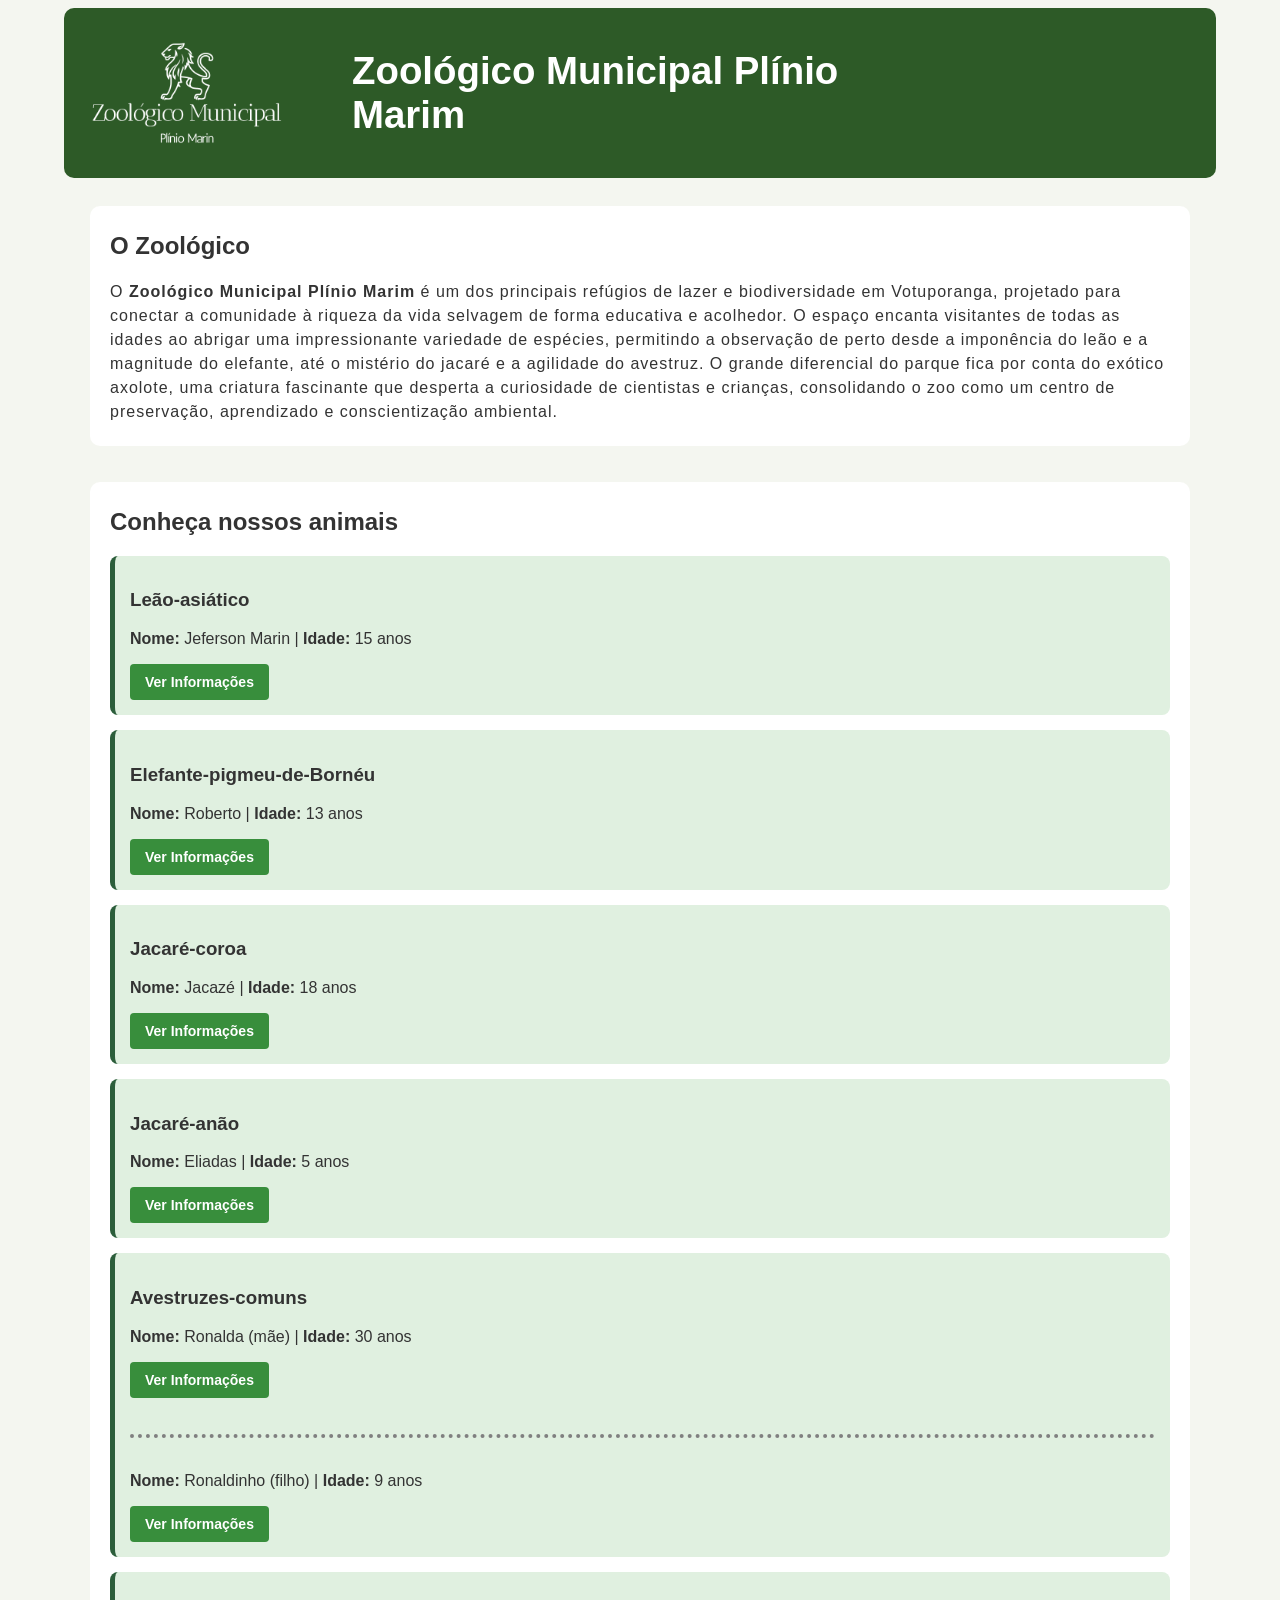
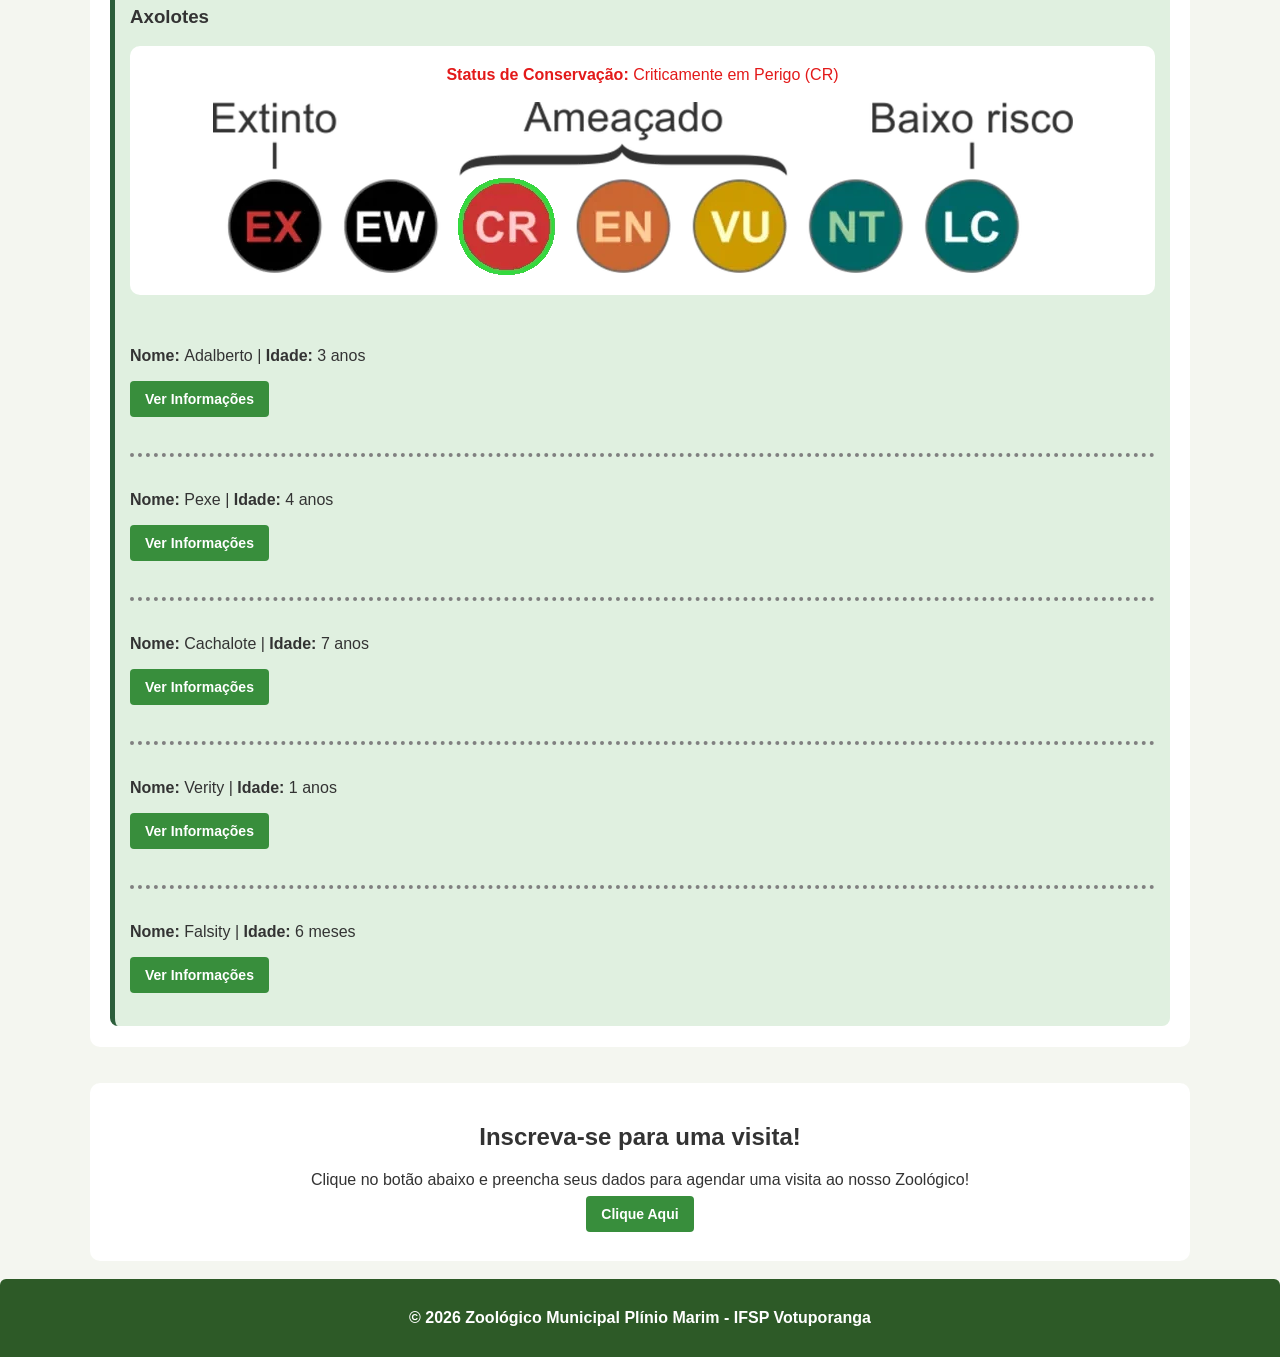
==== index.html @ aa6ea304 "movi o index.html da pagina principal para o root do repo" ====
<!DOCTYPE html>
<html lang="pt-br">

<head>
    <meta charset="UTF-8">
    <meta name="viewport" content="width=device-width, initial-scale=1.0">
    <title>Zoológico Municipal Plínio Marim - Início</title>
    <link rel="stylesheet" href="style.css">
</head>

<body>
    <header>
        <img src="imagens\logos\logo-zoo-branco.png" alt="logo zoologico" id="logo-zoo">

        <h1 id="titulo-zoo">Zoológico Municipal Plínio Marim</h1>
    </header>

    <main>
        <br>
        <section class="introducao">
            <h2>O Zoológico</h2>
            <p>
                O <strong>Zoológico Municipal Plínio Marim</strong> é um dos principais refúgios de lazer e biodiversidade em Votuporanga, 
                projetado para conectar a comunidade à riqueza da vida selvagem de forma educativa e acolhedor. O espaço encanta 
                visitantes de todas as idades ao abrigar uma impressionante variedade de espécies, permitindo a observação de perto desde a imponência do leão e a magnitude do elefante, até o mistério do jacaré e a agilidade do avestruz. O grande diferencial do
                parque fica por conta do exótico axolote, uma criatura fascinante que desperta a curiosidade de cientistas e crianças, consolidando o zoo como um centro de preservação, aprendizado e conscientização ambiental.
            </p>
        </section>

        <br><br>

        <section class="animais">
            <h2>Conheça nossos animais</h2>

            <div class="card-animal">
                <h3>Leão-asiático</h3>
                <p><strong>Nome:</strong> Jeferson Marin | <strong>Idade:</strong> 15 anos</p>
                <button id="botao-leao" onclick="mostrarInfo('leao')">Ver Informações</button>

                <div id="info-leao" class="detalhes" hidden>
                    <div class="infoAnimal">
                        <div class="infoBio">
                            <strong>Reino: </strong>Animalia&emsp;&emsp;&emsp;<strong>Filo: </strong>Chordata&emsp;&emsp;&emsp;
                            <strong>Classe: </strong>Mammalia<br><strong>Ordem: </strong>Carnivora&emsp;&emsp;&emsp;
                            <strong>Família: </strong>Felidae&emsp;&emsp;&emsp;<strong>Gênero: </strong>Panthera<br>
                            <strong>Espécie / subespécie: </strong>Panthera leo persica
                        </div>

                        <br>

                        <p>
                            <strong>Sexo: </strong>Masculino<br>
                            <strong>Tempo no Zoo: </strong>5 anos<br>
                            <strong>Status de Conservação: </strong>Em Perigo (EN)<br><br>
                            <img src="imagens/lista-vermelha/lista-vermelha-iucn-en.webp" alt="status de conservação"><br><br>
                            <strong>Habitat natural: </strong>Floresta de Gir, Gujarat (Índia)
                        </p>
                    </div>

                    <div class="fotoAnimal">
                        <img src="imagens/animais/jefferson-marin.webp" alt="Foto Leão-asiático"> Jefferson Marin descansando
                    </div>
                </div>
            </div>

            <div class="card-animal">
                <h3>Elefante-pigmeu-de-Bornéu</h3>
                <p><strong>Nome:</strong> Roberto | <strong>Idade:</strong> 13 anos</p>
                <button id="botao-elefante" onclick="mostrarInfo('elefante')">Ver Informações</button>

                <div id="info-elefante" class="detalhes" hidden>
                    <div class="infoAnimal">
                        <div class="infoBio">
                            <strong>Reino: </strong>Animalia&emsp;&emsp;&emsp;<strong>Filo: </strong>Chordata&emsp;&emsp;&emsp;
                            <strong>Classe: </strong>Mammalia<br><strong>Ordem: </strong>Proboscidea&emsp;&emsp;&emsp;
                            <strong>Família: </strong>Elephantidae&emsp;&emsp;&emsp;<strong>Gênero: </strong>Elephas<br>
                            <strong>Espécie / subespécie: </strong>Elephas maximus borneensis
                        </div>

                        <br>

                        <p>
                            <strong>Sexo: </strong>Masculino<br>
                            <strong>Tempo no Zoo: </strong>10 anos<br>
                            <strong>Status de Conservação: </strong>Em Perigo (EN)<br><br>
                            <img src="imagens/lista-vermelha/lista-vermelha-iucn-en.webp" alt="status de conservação"><br><br>
                            <strong>Habitat natural: </strong>Nordeste de Bornéu (Malásia e Indonésia)
                        </p>
                    </div>

                    <div class="fotoAnimal">
                        <img src="imagens/animais/roberto.webp" alt="Foto Elefante-pigmeu-de-Bornéu">Roberto explorando seu espaço
                    </div>
                </div>
            </div>

            <div class="card-animal">
                <h3>Jacaré-coroa</h3>
                <p><strong>Nome: </strong>Jacazé | <strong>Idade: </strong>18 anos</p>
                <button id="botao-jacare-coroa" onclick="mostrarInfo('jacare-coroa')">Ver Informações</button>

                <div id="info-jacare-coroa" class="detalhes" hidden>
                    <div class="infoAnimal">
                        <div class="infoBio">
                            <strong>Reino: </strong>Animalia&emsp;&emsp;&emsp;<strong>Filo: </strong>Chordata&emsp;&emsp;&emsp;
                            <strong>Classe: </strong>Reptilia<br><strong>Ordem: </strong>Crocodylia&emsp;&emsp;&emsp;
                            <strong>Família: </strong>Alligatoridae&emsp;&emsp;&emsp;<strong>Gênero: </strong>Paleosuchus<br>
                            <strong>Espécie / subespécie: </strong>Paleosuchus trigonatus
                        </div>

                        <br>

                        <p>
                            <strong>Sexo: </strong>Feminino<br>
                            <strong>Tempo no Zoo: </strong>18 anos<br>
                            <strong>Status de Conservação: </strong>Pouco Preocupante (LC)<br><br>
                            <img src="imagens/lista-vermelha/lista-vermelha-iucn-lc.webp" alt="status de conservação"><br><br>
                            <strong>Habitat natural: </strong>Amazônia e Guianas (América do Sul)
                        </p>
                    </div>

                    <div class="fotoAnimal">
                        <img src="imagens/animais/jacaze.webp" alt="Foto Jacaré-coroa"> Jacazé em sua lagoa
                    </div>
                </div>
            </div>

            <div class="card-animal">
                <h3>Jacaré-anão</h3>
                <p><strong>Nome: </strong>Eliadas | <strong>Idade: </strong>5 anos</p>
                <button id="botao-jacare-anao" onclick="mostrarInfo('jacare-anao')">Ver Informações</button>

                <div id="info-jacare-anao" class="detalhes" hidden>
                    <div class="infoAnimal">
                        <div class="infoBio">
                            <strong>Reino: </strong>Animalia&emsp;&emsp;&emsp;<strong>Filo: </strong>Chordata&emsp;&emsp;&emsp;
                            <strong>Classe: </strong>Reptilia<br><strong>Ordem: </strong>Crocodylia&emsp;&emsp;&emsp;
                            <strong>Família: </strong>Alligatoridae&emsp;&emsp;&emsp;<strong>Gênero: </strong>Paleosuchus<br>
                            <strong>Espécie / subespécie: </strong>Paleosuchus palpebrosus
                        </div>

                        <br>

                        <p>
                            <strong>Sexo: </strong>Masculino<br>
                            <strong>Tempo no Zoo: </strong>5 anos<br>
                            <strong>Status de Conservação: </strong>Pouco Preocupante (LC)<br><br>
                            <img src="imagens/lista-vermelha/lista-vermelha-iucn-lc.webp" alt="status de conservação"><br><br>
                            <strong>Habitat natural: </strong>Amazônia, Cerrado e Pantanal (América do Sul)<br>
                            <strong>Observação: </strong>Possui albinismo
                        </p>
                    </div>

                    <div class="fotoAnimal">
                        <img src="imagens/animais/eliadas.jpeg" alt="Foto Jacaré-anão"> Eliadas em exibição
                    </div>
                </div>
            </div>

            <div class="card-animal">
                <h3>Avestruzes-comuns</h3>
                <p><strong>Nome: </strong>Ronalda (mãe) | <strong>Idade: </strong>30 anos</p>
                <button id="botao-avestruz-ronalda" onclick="mostrarInfo('avestruz-ronalda')">Ver Informações</button>

                <div id="info-avestruz-ronalda" class="detalhes" hidden>
                    <div class="infoAnimal">
                        <div class="infoBio">
                            <strong>Reino: </strong>Animalia&emsp;&emsp;&emsp;<strong>Filo: </strong>Chordata&emsp;&emsp;&emsp;
                            <strong>Classe: </strong>Aves<br><strong>Ordem: </strong>Struthioniformes&emsp;&emsp;&emsp;
                            <strong>Família: </strong>Struthionidae&emsp;&emsp;&emsp;<strong>Gênero: </strong>Struthio<br>
                            <strong>Espécie / subespécie: </strong>Struthio camelus
                        </div>

                        <br>

                        <p>
                            <strong>Parentesco: </strong>Mãe<br>
                            <strong>Sexo: </strong>Feminino<br>
                            <strong>Tempo no Zoo: </strong>10 anos<br>
                            <strong>Status de Conservação: </strong>Pouco Preocupante (LC)<br><br>
                            <img src="imagens/lista-vermelha/lista-vermelha-iucn-lc.webp" alt="status de conservação"><br><br>
                            <strong>Habitat natural: </strong>África (savanas e regiões semiáridas)
                        </p>
                    </div>

                    <div class="fotoAnimal">
                        <img src="imagens/animais/ronalda.webp" alt="Foto Avestruz-comum Mãe">Ronalda Passeando
                    </div>
                </div>

                <br><br><br><div class="separador"></div><br>

                <p><strong>Nome: </strong>Ronaldinho (filho) | <strong>Idade: </strong>9 anos</p>
                <button id="botao-avestruz-ronaldinho" onclick="mostrarInfo('avestruz-ronaldinho')">Ver Informações</button>

                <div id="info-avestruz-ronaldinho" class="detalhes" hidden>
                    <div class="infoAnimal">
                        <div class="infoBio">
                            <strong>Reino: </strong>Animalia&emsp;&emsp;&emsp;<strong>Filo: </strong>Chordata&emsp;&emsp;&emsp;
                            <strong>Classe: </strong>Aves<br><strong>Ordem: </strong>Struthioniformes&emsp;&emsp;&emsp;
                            <strong>Família: </strong>Struthionidae&emsp;&emsp;&emsp;<strong>Gênero: </strong>Struthio<br>
                            <strong>Espécie / subespécie: </strong>Struthio camelus
                        </div>

                        <br>

                        <p>
                            <strong>Parentesco: </strong>Filho<br>
                            <strong>Sexo: </strong>Masculino<br>
                            <strong>Tempo no Zoo: </strong>9 anos<br>
                            <strong>Status de Conservação: </strong>Pouco Preocupante (LC)<br><br>
                            <img src="imagens/lista-vermelha/lista-vermelha-iucn-lc.webp" alt="status de conservação"><br><br>
                            <strong>Habitat natural: </strong>África (savanas e regiões semiáridas)
                        </p>
                    </div>

                    <div class="fotoAnimal">
                        <img src="imagens/animais/ronaldinho.webp" alt="Foto Avestruz-comum Filhote">Ronaldinho caminhando
                    </div>
                </div>
            </div>

            <div class="card-animal">
                <h3>Axolotes</h3>
                <div class="conservacao-axolotes">
                    <strong>Status de Conservação: </strong>Criticamente em Perigo (CR)<br><br>
                    <div class="img-conservacao-axolotes">
                        <img src="imagens/lista-vermelha/lista-vermelha-iucn-cr.webp" alt="status de conservação"><br><br>
                    </div>
                </div>

                <br><br>

                <p><strong>Nome: </strong>Adalberto | <strong>Idade: </strong>3 anos</p>
                <button id="botao-axolote-adalberto" onclick="mostrarInfo('axolote-adalberto')">Ver Informações</button>

                <div id="info-axolote-adalberto" class="detalhes" hidden>
                    <div class="infoAnimal">
                        <div class="infoBio">
                            <strong>Reino: </strong>Animalia&emsp;&emsp;&emsp;<strong>Filo: </strong>Chordata&emsp;&emsp;&emsp;
                            <strong>Classe: </strong>Amphibia<br><strong>Ordem: </strong>Caudata&emsp;&emsp;&emsp;
                            <strong>Família: </strong>Ambystomatidae&emsp;&emsp;&emsp;<strong>Gênero: </strong>Ambystoma<br>
                            <strong>Espécie / subespécie: </strong>Ambystoma mexicanum
                        </div>

                        <br>

                        <p>
                            <strong>Coloração: </strong>Rosa<br>
                            <strong>Sexo: </strong>Masculino<br>
                            <strong>Tempo no Zoo: </strong>2 anos<br>
                            <strong>Habitat natural: </strong>Lago Xochimilco, México
                        </p>
                    </div>

                    <div class="fotoAnimal">
                        <img src="imagens/animais/adalberto.webp" alt="Foto Axolote Rosa">Adalberto gentilmente sorrindo
                    </div>
                </div>

                <br><br><br><div class="separador"></div><br>

                <p><strong>Nome: </strong>Pexe | <strong>Idade: </strong>4 anos</p>
                <button id="botao-axolote-pexe" onclick="mostrarInfo('axolote-pexe')">Ver Informações</button>

                <div id="info-axolote-pexe" class="detalhes" hidden>
                    <div class="infoAnimal">
                        <div class="infoBio">
                            <strong>Reino: </strong>Animalia&emsp;&emsp;&emsp;<strong>Filo: </strong>Chordata&emsp;&emsp;&emsp;
                            <strong>Classe: </strong>Amphibia<br><strong>Ordem: </strong>Caudata&emsp;&emsp;&emsp;
                            <strong>Família: </strong>Ambystomatidae&emsp;&emsp;&emsp;<strong>Gênero: </strong>Ambystoma<br>
                            <strong>Espécie / subespécie: </strong>Ambystoma mexicanum
                        </div>

                        <br>

                        <p>
                            <strong>Coloração: </strong>Preto<br>
                            <strong>Sexo: </strong>Feminino<br>
                            <strong>Tempo no Zoo: </strong>2 anos<br>
                            <strong>Habitat natural: </strong>Lago Xochimilco, México<br>
                            <strong>Observação: </strong>Possui uma pata quebrada
                        </p>
                    </div>

                    <div class="fotoAnimal">
                        <img src="imagens/animais/pexe.jpeg" alt="Foto Axolote Pexe">Pexe curtindo a água
                    </div>
                </div>

                <br><br><br><div class="separador"></div><br>

                <p><strong>Nome: </strong>Cachalote | <strong>Idade: </strong>7 anos</p>
                <button id="botao-axolote-cachalote" onclick="mostrarInfo('axolote-cachalote')">Ver Informações</button>

                <div id="info-axolote-cachalote" class="detalhes" hidden>
                    <div class="infoAnimal">
                        <div class="infoBio">
                            <strong>Reino: </strong>Animalia&emsp;&emsp;&emsp;<strong>Filo: </strong>Chordata&emsp;&emsp;&emsp;
                            <strong>Classe: </strong>Amphibia<br><strong>Ordem: </strong>Caudata&emsp;&emsp;&emsp;
                            <strong>Família: </strong>Ambystomatidae&emsp;&emsp;&emsp;<strong>Gênero: </strong>Ambystoma<br>
                            <strong>Espécie / subespécie: </strong>Ambystoma mexicanum
                        </div>

                        <br>

                        <p>
                            <strong>Coloração: </strong>Rosa<br>
                            <strong>Sexo: </strong>Masculino<br>
                            <strong>Tempo no Zoo: </strong>2 anos<br>
                            <strong>Habitat natural: </strong>Lago Xochimilco, México<br>
                            <strong>Observação: </strong>Não possui uma pata
                        </p>
                    </div>

                    <div class="fotoAnimal">
                        <img src="imagens/animais/cachalote.jpeg" alt="Foto Axolote Cachalote">Cachalote passeando no aquário
                    </div>
                </div>

                <br><br><br><div class="separador"></div><br>

                <p><strong>Nome: </strong>Verity | <strong>Idade: </strong>1 anos</p>
                <button id="botao-axolote-verity" onclick="mostrarInfo('axolote-verity')">Ver Informações</button>

                <div id="info-axolote-verity" class="detalhes" hidden>
                    <div class="infoAnimal">
                        <div class="infoBio">
                            <strong>Reino: </strong>Animalia&emsp;&emsp;&emsp;<strong>Filo: </strong>Chordata&emsp;&emsp;&emsp;
                            <strong>Classe: </strong>Amphibia<br><strong>Ordem: </strong>Caudata&emsp;&emsp;&emsp;
                            <strong>Família: </strong>Ambystomatidae&emsp;&emsp;&emsp;<strong>Gênero: </strong>Ambystoma<br>
                            <strong>Espécie / subespécie: </strong>Ambystoma mexicanum
                        </div>

                        <br>

                        <p>
                            <strong>Coloração: </strong>Amarelo<br>
                            <strong>Sexo: </strong>Feminino<br>
                            <strong>Tempo no Zoo: </strong>1 anos<br>
                            <strong>Habitat natural: </strong>Lago Xochimilco, México
                        </p>
                    </div>

                    <div class="fotoAnimal">
                        <img src="imagens/animais/verity.jpeg" alt="Foto Axolote Verity">Olá, sou eu, é o Verity
                    </div>
                </div>

                <br><br><br><div class="separador"></div><br>

                <p><strong>Nome: </strong>Falsity | <strong>Idade: </strong>6 meses</p>
                <button id="botao-axolote-falsity" onclick="mostrarInfo('axolote-falsity')">Ver Informações</button>

                <div id="info-axolote-falsity" class="detalhes" hidden>
                    <div class="infoAnimal">
                        <div class="infoBio">
                            <strong>Reino: </strong>Animalia&emsp;&emsp;&emsp;<strong>Filo: </strong>Chordata&emsp;&emsp;&emsp;
                            <strong>Classe: </strong>Amphibia<br><strong>Ordem: </strong>Caudata&emsp;&emsp;&emsp;
                            <strong>Família: </strong>Ambystomatidae&emsp;&emsp;&emsp;<strong>Gênero: </strong>Ambystoma<br>
                            <strong>Espécie / subespécie: </strong>Ambystoma mexicanum
                        </div>

                        <br>

                        <p>
                            <strong>Coloração: </strong>Azulado<br>
                            <strong>Sexo: </strong>Masculino<br>
                            <strong>Tempo no Zoo: </strong>6 meses<br>
                            <strong>Habitat natural: </strong>Lago Xochimilco, México
                        </p>
                    </div>

                    <div class="fotoAnimal">
                        <img src="imagens/animais/falsity.jpeg" alt="Foto Axolote Falsity">Falsity, Falsity, Falsity, Falsity, Flasity
                    </div>
                </div>

                <br><br>
            </div>
        </section>
        
        <br><br>

        <section class="inscricao">
            <h2>Inscreva-se para uma visita!</h2>
            <p>Clique no botão abaixo e preencha seus dados para agendar uma visita ao nosso Zoológico!</p>
            <a href="inscricao/index.html" class="botaoInscricao">Clique Aqui</a><br><br>
        </section>  
    </main>

    <br>

    <footer>
        © 2026 Zoológico Municipal Plínio Marim - IFSP Votuporanga
    </footer>

    <script src="script.js"></script>
</body>

</html>
---- style.css ----
body {
    background-color: #F4F6F0;
    margin: 0;
}

header {
    display: flex;
    align-items: center;
    position: relative;
    margin: 8px auto 0;
    font-family: Arial, Helvetica, sans-serif;
    font-size: larger;
    background-color: #2D5A27;
    border-radius: 10px;
    height: 170px;
    max-width: 90vw;
}

#logo-zoo {
    z-index: 1;
    max-height: 60%;
    width: auto;
    padding: 27px;
}

#titulo-zoo {
    position: absolute;
    left: 50%;
    transform: translateX(-50%);
    color: white;
}

main {
    font-family: Arial, Helvetica, sans-serif;
    color: #333333;
    max-width: 1100px;
    margin: 0 auto;
}

section {
    border-radius: 10px;
}

.introducao {
    background-color: white;
    padding: 6px 20px;
    margin-top: 10px;
}

.introducao p {
    font-size: medium;
    letter-spacing: 1px;
    line-height: 1.5;
}

.animais {
    background-color: white;
    padding: 6px 20px;
}

.card-animal {
    background-color: #e0f0e0;
    padding: 15px;
    margin-bottom: 15px;
    border-radius: 8px;
    border-left: 5px solid #2c5e3b;
}

.detalhes {
    display: flex;
    background-color: white;
    padding: 6px 20px;
    border-radius: 10px;
    margin-top: 14px;
}

.fotoAnimal {
    display: flex;
    flex-direction: column;
    justify-content: center;
    margin-left: 20px;
    line-height: 2;
}

.fotoAnimal img {
    min-width: 408px;
    max-width: 408px;
    border-radius: 6px;
    margin-top: 23px;
}

.infoAnimal {
    display: flex;
    flex-direction: column;
    justify-content: center;
    align-items: center;
    text-align: center;
}

.infoBio {
    text-align: center;
    line-height: 26px;
    padding: 10px;
    margin-top: 10px;
    border: 2px solid #d2d2d2;
    border-radius: 20px;
}

.detalhes img {
    width: 100%;
    height: auto;
}

.detalhes[hidden] {
    display: none;
}

.card-animal button {
    background-color: #388e3c;
    color: white;
    border: none;
    padding: 10px 15px;
    cursor: pointer;
    border-radius: 4px;
    font-size: 14px;
    font-weight: bold;
}

.card-animal button:hover {
    background-color: #2e7d32;
    text-decoration: underline;
}

.conservacao-axolotes {
    background-color: white;
    color: rgb(227, 25, 25);
    padding: 20px;
    border-radius: 10px;
    margin-top: 14px;
    text-align: center;
}

.img-conservacao-axolotes {
    display: flex;
    justify-content: center;
}

.separador {
    display: flex;
    margin: 0 auto;
    max-width: 1100px;
    border-top: 4px dotted gray;
}

.inscricao {
    background-color: white;
    padding: 20px;
    text-align: center;
}

.botaoInscricao {
    background-color: #388e3c;
    color: white;
    text-decoration: none;
    padding: 10px 15px;
    margin-bottom: 15px;
    cursor: pointer;
    border-radius: 4px;
    font-size: 14px;
    font-weight: bold;
}

.botaoInscricao:hover {
    background-color: #2e7d32;
    text-decoration: underline;
}

footer {
    background-color: #2D5A27;
    text-align: center;
    padding: 30px;
    font-family: Arial, Helvetica, sans-serif;
    font-weight: bold;
    color: white;
    border-top-left-radius: 6px;
    border-top-right-radius: 6px;
}
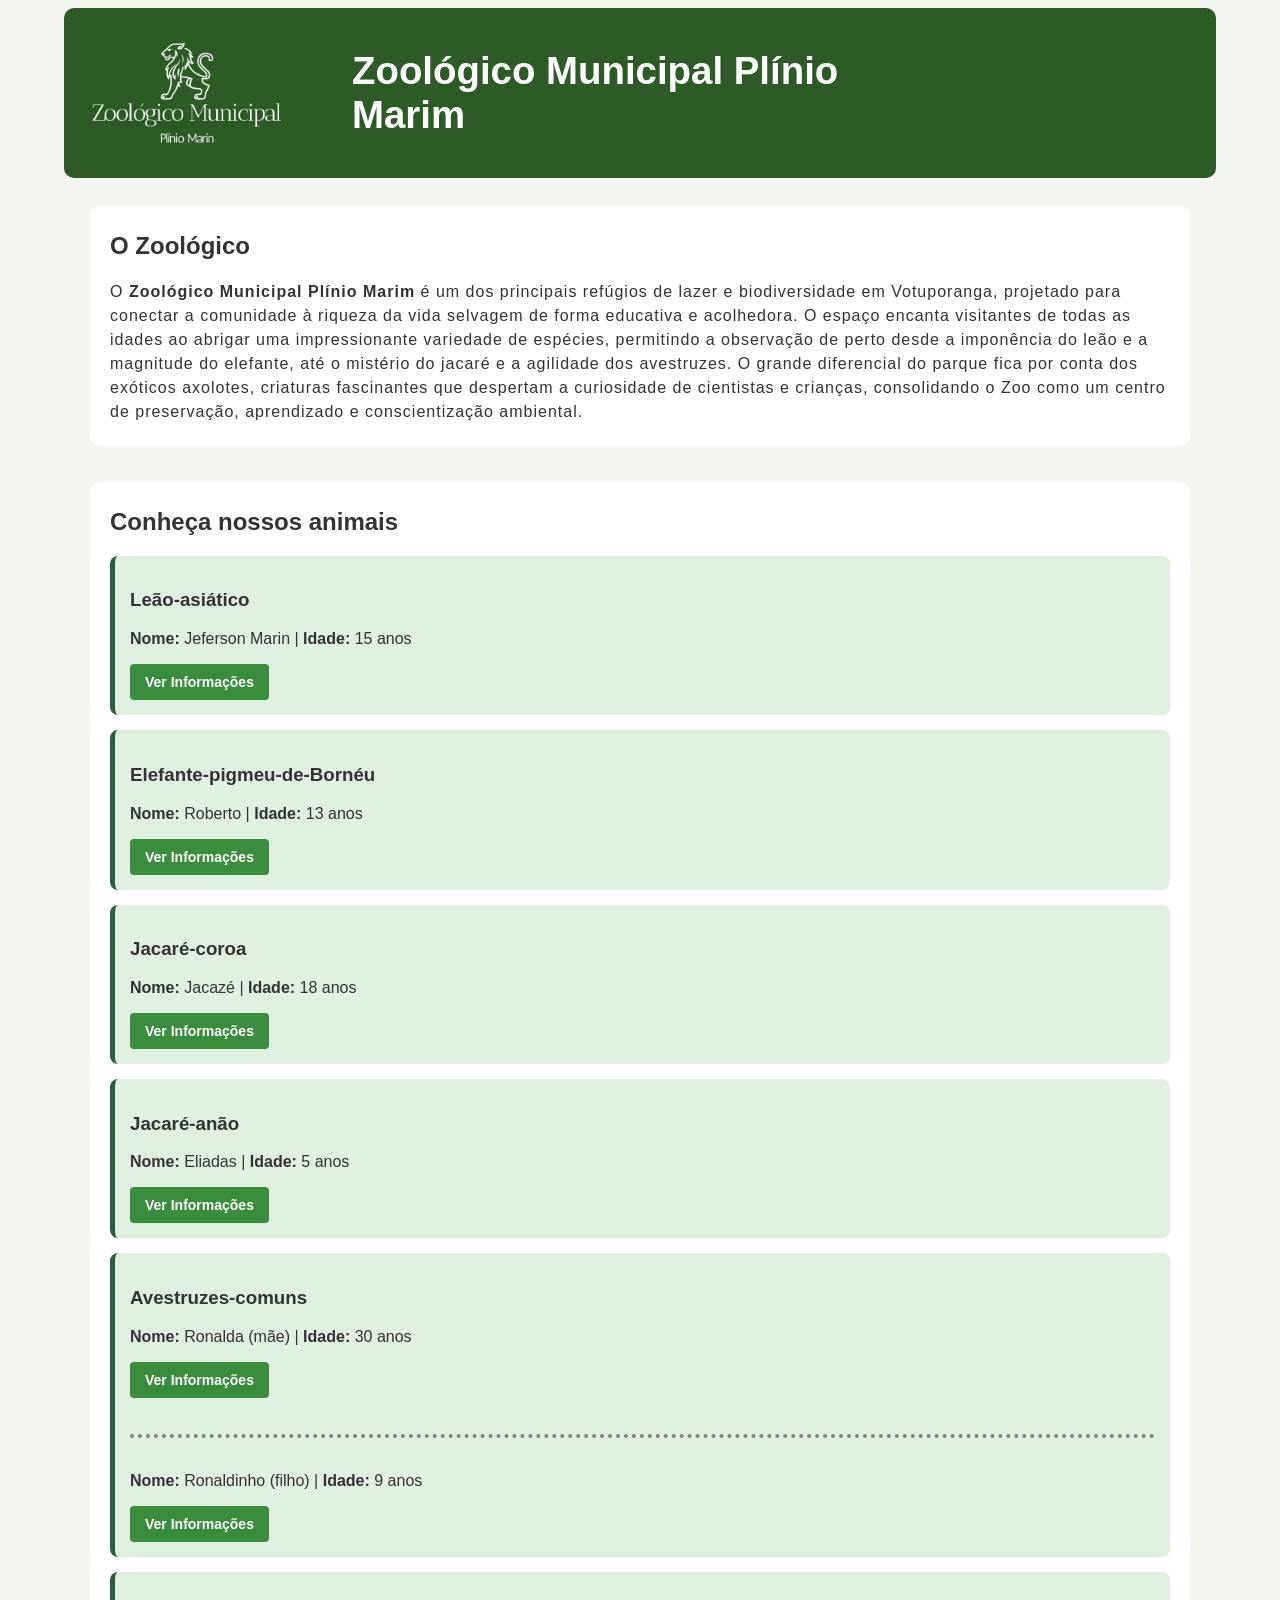
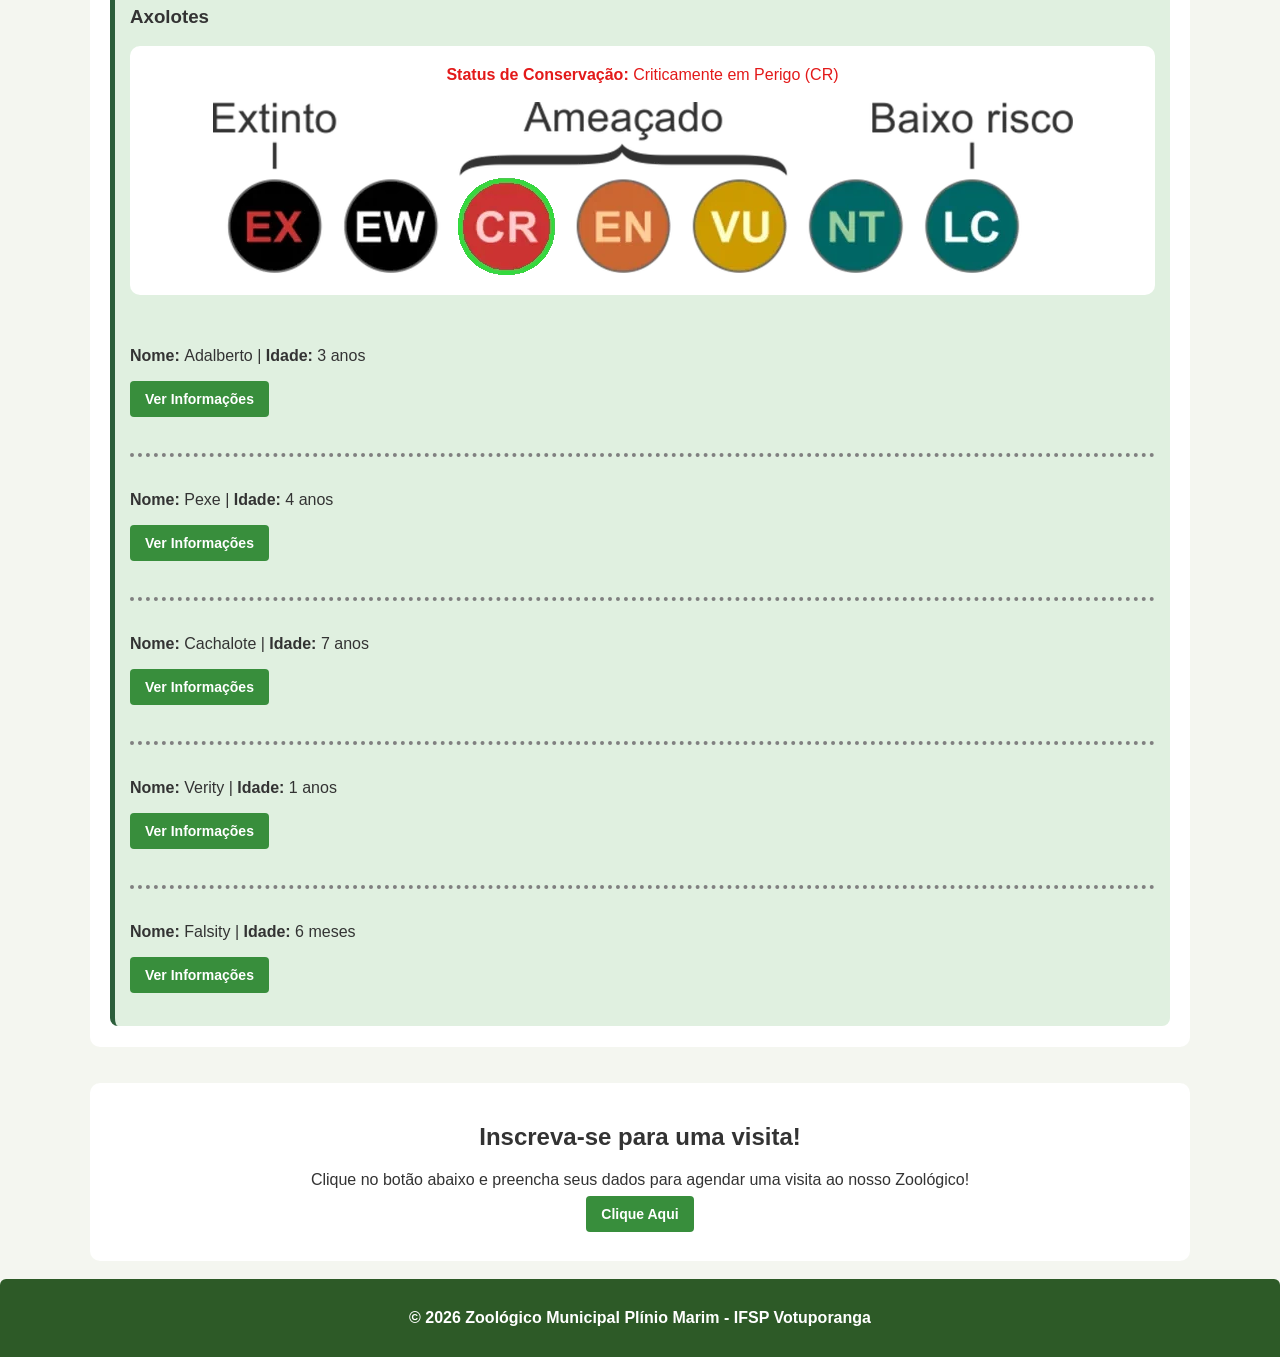
==== commit 750a14c3: "feat: corrigi alguns erros de digitação" ====
--- a/index.html
+++ b/index.html
@@ -21,9 +21,11 @@
             <h2>O Zoológico</h2>
             <p>
                 O <strong>Zoológico Municipal Plínio Marim</strong> é um dos principais refúgios de lazer e biodiversidade em Votuporanga, 
-                projetado para conectar a comunidade à riqueza da vida selvagem de forma educativa e acolhedor. O espaço encanta 
-                visitantes de todas as idades ao abrigar uma impressionante variedade de espécies, permitindo a observação de perto desde a imponência do leão e a magnitude do elefante, até o mistério do jacaré e a agilidade do avestruz. O grande diferencial do
-                parque fica por conta do exótico axolote, uma criatura fascinante que desperta a curiosidade de cientistas e crianças, consolidando o zoo como um centro de preservação, aprendizado e conscientização ambiental.
+                projetado para conectar a comunidade à riqueza da vida selvagem de forma educativa e acolhedora. O espaço encanta 
+                visitantes de todas as idades ao abrigar uma impressionante variedade de espécies, permitindo a observação de perto desde 
+                a imponência do leão e a magnitude do elefante, até o mistério do jacaré e a agilidade dos avestruzes. O grande diferencial do
+                parque fica por conta dos exóticos axolotes, criaturas fascinantes que despertam a curiosidade de cientistas e crianças, 
+                consolidando o Zoo como um centro de preservação, aprendizado e conscientização ambiental.
             </p>
         </section>
 
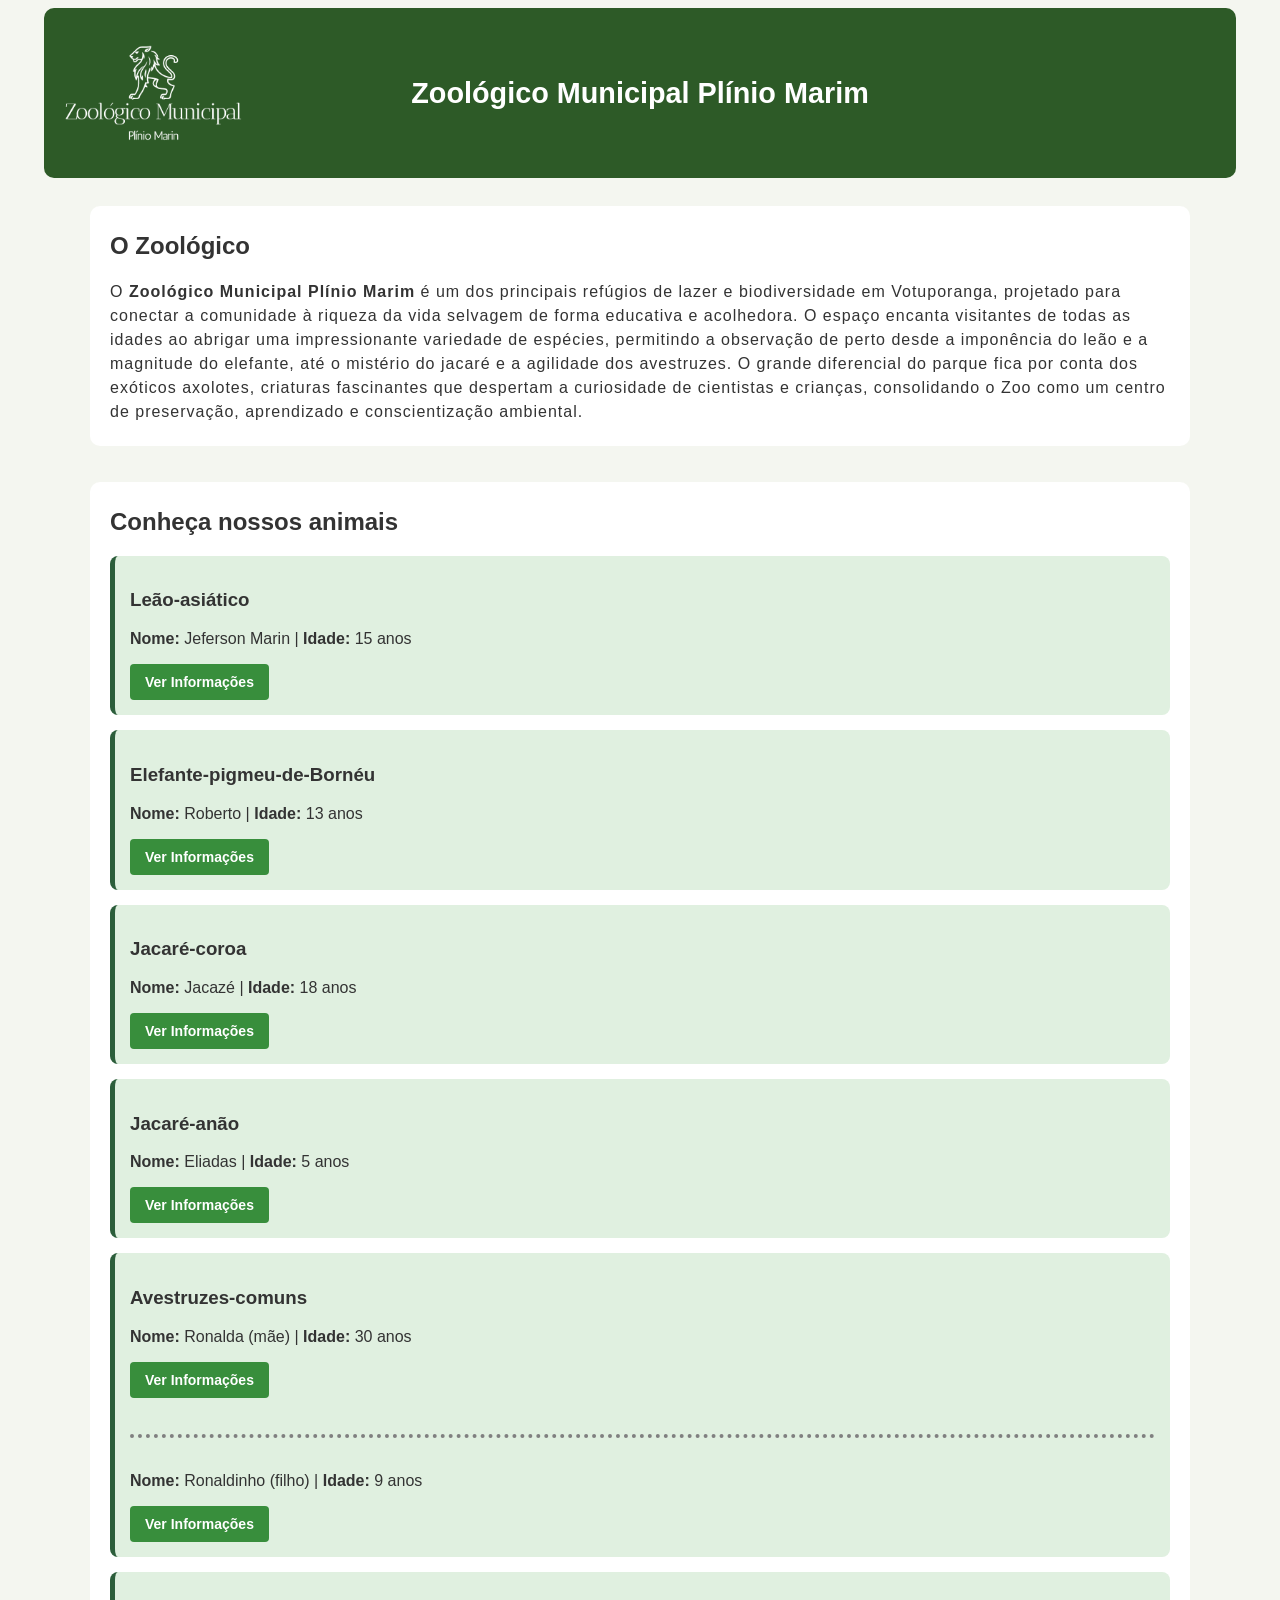
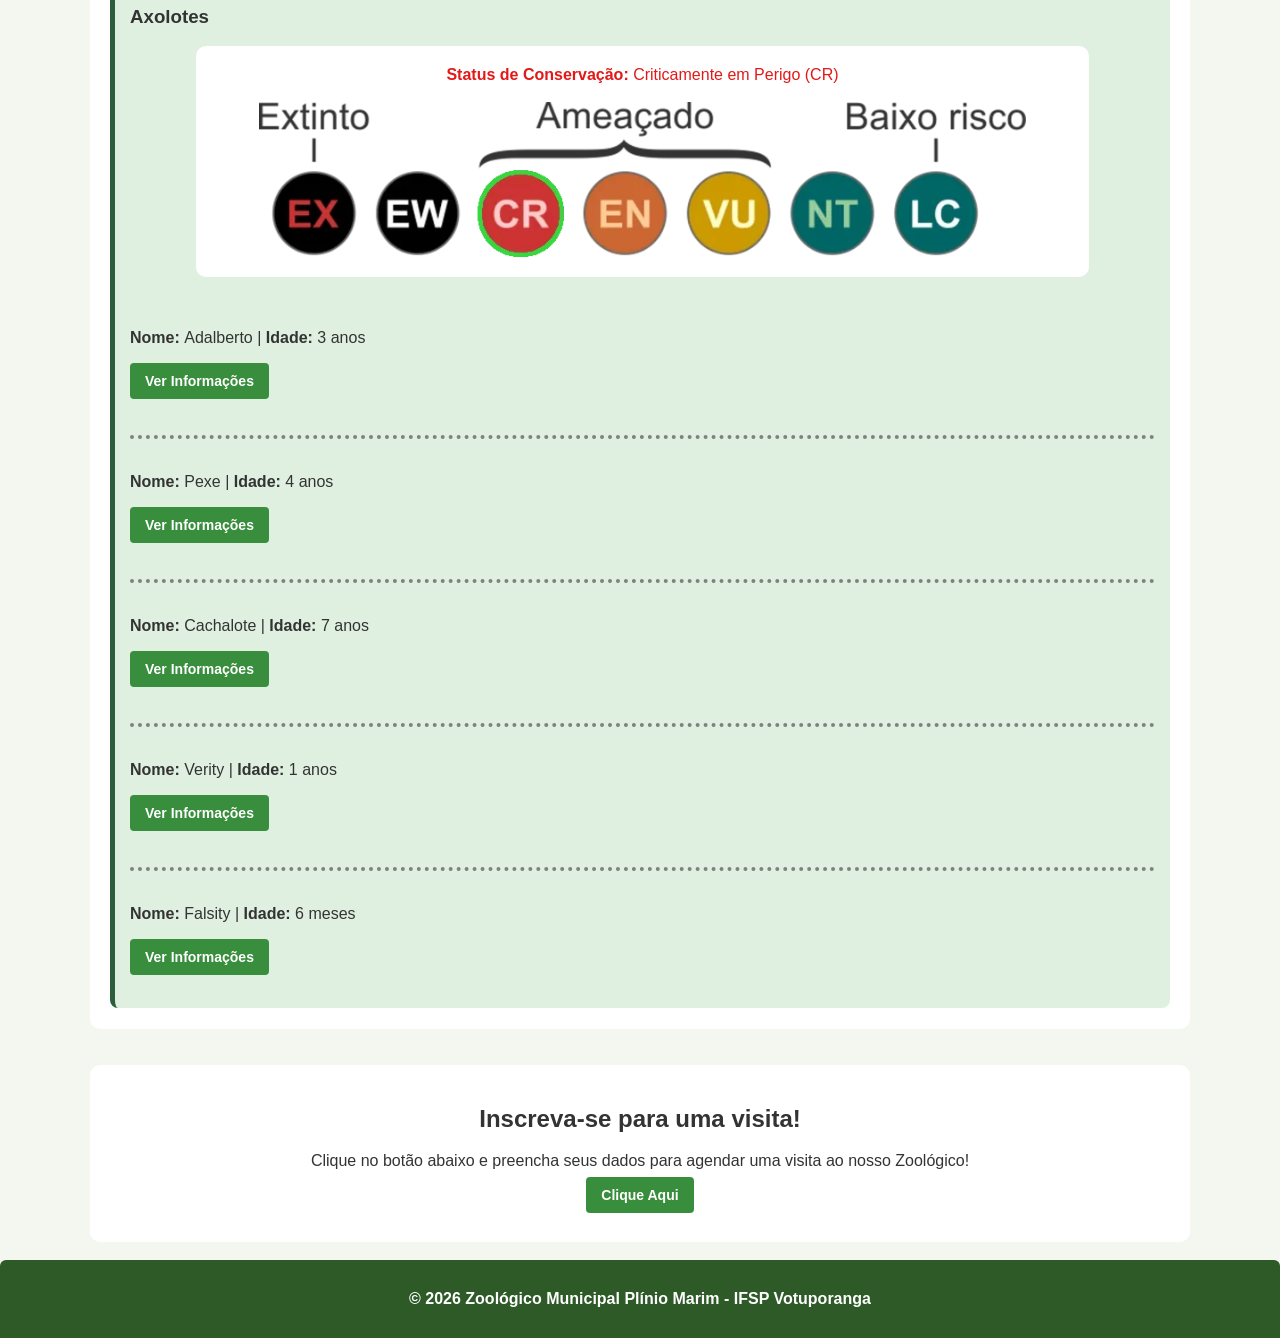
==== commit ef618430: "feat: adicionei porte pra dispositivos móveis" ====
--- a/index.html
+++ b/index.html
@@ -13,6 +13,8 @@
         <img src="imagens\logos\logo-zoo-branco.png" alt="logo zoologico" id="logo-zoo">
 
         <h1 id="titulo-zoo">Zoológico Municipal Plínio Marim</h1>
+
+        <div class="placeholder" ></div>
     </header>
 
     <main>
@@ -42,10 +44,13 @@
                 <div id="info-leao" class="detalhes" hidden>
                     <div class="infoAnimal">
                         <div class="infoBio">
-                            <strong>Reino: </strong>Animalia&emsp;&emsp;&emsp;<strong>Filo: </strong>Chordata&emsp;&emsp;&emsp;
-                            <strong>Classe: </strong>Mammalia<br><strong>Ordem: </strong>Carnivora&emsp;&emsp;&emsp;
-                            <strong>Família: </strong>Felidae&emsp;&emsp;&emsp;<strong>Gênero: </strong>Panthera<br>
-                            <strong>Espécie / subespécie: </strong>Panthera leo persica
+                            <span><strong>Reino:</strong> Animalia</span>
+                            <span><strong>Filo:</strong> Chordata</span>
+                            <span><strong>Classe:</strong> Mammalia</span>
+                            <span><strong>Ordem:</strong> Carnivora</span>
+                            <span><strong>Família:</strong> Felidae</span>
+                            <span><strong>Gênero:</strong> Panthera</span>
+                            <span><strong>Espécie / subespécie:</strong> Panthera leo persica</span>
                         </div>
 
                         <br>
@@ -73,10 +78,13 @@
                 <div id="info-elefante" class="detalhes" hidden>
                     <div class="infoAnimal">
                         <div class="infoBio">
-                            <strong>Reino: </strong>Animalia&emsp;&emsp;&emsp;<strong>Filo: </strong>Chordata&emsp;&emsp;&emsp;
-                            <strong>Classe: </strong>Mammalia<br><strong>Ordem: </strong>Proboscidea&emsp;&emsp;&emsp;
-                            <strong>Família: </strong>Elephantidae&emsp;&emsp;&emsp;<strong>Gênero: </strong>Elephas<br>
-                            <strong>Espécie / subespécie: </strong>Elephas maximus borneensis
+                            <span><strong>Reino:</strong> Animalia</span>
+                            <span><strong>Filo:</strong> Chordata</span>
+                            <span><strong>Classe:</strong> Mammalia</span>
+                            <span><strong>Ordem:</strong> Proboscidea</span>
+                            <span><strong>Família:</strong> Elephantidae</span>
+                            <span><strong>Gênero:</strong> Elephas</span>
+                            <span><strong>Espécie / subespécie:</strong> Elephas maximus borneensis</span>
                         </div>
 
                         <br>
@@ -104,10 +112,13 @@
                 <div id="info-jacare-coroa" class="detalhes" hidden>
                     <div class="infoAnimal">
                         <div class="infoBio">
-                            <strong>Reino: </strong>Animalia&emsp;&emsp;&emsp;<strong>Filo: </strong>Chordata&emsp;&emsp;&emsp;
-                            <strong>Classe: </strong>Reptilia<br><strong>Ordem: </strong>Crocodylia&emsp;&emsp;&emsp;
-                            <strong>Família: </strong>Alligatoridae&emsp;&emsp;&emsp;<strong>Gênero: </strong>Paleosuchus<br>
-                            <strong>Espécie / subespécie: </strong>Paleosuchus trigonatus
+                            <span><strong>Reino:</strong> Animalia</span>
+                            <span><strong>Filo:</strong> Chordata</span>
+                            <span><strong>Classe:</strong> Reptilia</span>
+                            <span><strong>Ordem:</strong> Crocodylia</span>
+                            <span><strong>Família:</strong> Alligatoridae</span>
+                            <span><strong>Gênero:</strong> Paleosuchus</span>
+                            <span><strong>Espécie / subespécie:</strong> Paleosuchus trigonatus</span>
                         </div>
 
                         <br>
@@ -135,10 +146,13 @@
                 <div id="info-jacare-anao" class="detalhes" hidden>
                     <div class="infoAnimal">
                         <div class="infoBio">
-                            <strong>Reino: </strong>Animalia&emsp;&emsp;&emsp;<strong>Filo: </strong>Chordata&emsp;&emsp;&emsp;
-                            <strong>Classe: </strong>Reptilia<br><strong>Ordem: </strong>Crocodylia&emsp;&emsp;&emsp;
-                            <strong>Família: </strong>Alligatoridae&emsp;&emsp;&emsp;<strong>Gênero: </strong>Paleosuchus<br>
-                            <strong>Espécie / subespécie: </strong>Paleosuchus palpebrosus
+                            <span><strong>Reino:</strong> Animalia</span>
+                            <span><strong>Filo:</strong> Chordata</span>
+                            <span><strong>Classe:</strong> Reptilia</span>
+                            <span><strong>Ordem:</strong> Crocodylia</span>
+                            <span><strong>Família:</strong> Alligatoridae</span>
+                            <span><strong>Gênero:</strong> Paleosuchus</span>
+                            <span><strong>Espécie / subespécie:</strong> Paleosuchus palpebrosus</span>
                         </div>
 
                         <br>
@@ -167,10 +181,13 @@
                 <div id="info-avestruz-ronalda" class="detalhes" hidden>
                     <div class="infoAnimal">
                         <div class="infoBio">
-                            <strong>Reino: </strong>Animalia&emsp;&emsp;&emsp;<strong>Filo: </strong>Chordata&emsp;&emsp;&emsp;
-                            <strong>Classe: </strong>Aves<br><strong>Ordem: </strong>Struthioniformes&emsp;&emsp;&emsp;
-                            <strong>Família: </strong>Struthionidae&emsp;&emsp;&emsp;<strong>Gênero: </strong>Struthio<br>
-                            <strong>Espécie / subespécie: </strong>Struthio camelus
+                            <span><strong>Reino:</strong> Animalia</span>
+                            <span><strong>Filo:</strong> Chordata</span>
+                            <span><strong>Classe:</strong> Aves</span>
+                            <span><strong>Ordem:</strong> Struthioniformes</span>
+                            <span><strong>Família:</strong> Struthionidae</span>
+                            <span><strong>Gênero:</strong> Struthio</span>
+                            <span><strong>Espécie / subespécie:</strong> Struthio camelus</span>
                         </div>
 
                         <br>
@@ -198,10 +215,13 @@
                 <div id="info-avestruz-ronaldinho" class="detalhes" hidden>
                     <div class="infoAnimal">
                         <div class="infoBio">
-                            <strong>Reino: </strong>Animalia&emsp;&emsp;&emsp;<strong>Filo: </strong>Chordata&emsp;&emsp;&emsp;
-                            <strong>Classe: </strong>Aves<br><strong>Ordem: </strong>Struthioniformes&emsp;&emsp;&emsp;
-                            <strong>Família: </strong>Struthionidae&emsp;&emsp;&emsp;<strong>Gênero: </strong>Struthio<br>
-                            <strong>Espécie / subespécie: </strong>Struthio camelus
+                            <span><strong>Reino:</strong> Animalia</span>
+                            <span><strong>Filo:</strong> Chordata</span>
+                            <span><strong>Classe:</strong> Aves</span>
+                            <span><strong>Ordem:</strong> Struthioniformes</span>
+                            <span><strong>Família:</strong> Struthionidae</span>
+                            <span><strong>Gênero:</strong> Struthio</span>
+                            <span><strong>Espécie / subespécie:</strong> Struthio camelus</span>
                         </div>
 
                         <br>
@@ -239,10 +259,13 @@
                 <div id="info-axolote-adalberto" class="detalhes" hidden>
                     <div class="infoAnimal">
                         <div class="infoBio">
-                            <strong>Reino: </strong>Animalia&emsp;&emsp;&emsp;<strong>Filo: </strong>Chordata&emsp;&emsp;&emsp;
-                            <strong>Classe: </strong>Amphibia<br><strong>Ordem: </strong>Caudata&emsp;&emsp;&emsp;
-                            <strong>Família: </strong>Ambystomatidae&emsp;&emsp;&emsp;<strong>Gênero: </strong>Ambystoma<br>
-                            <strong>Espécie / subespécie: </strong>Ambystoma mexicanum
+                            <span><strong>Reino:</strong> Animalia</span>
+                            <span><strong>Filo:</strong> Chordata</span>
+                            <span><strong>Classe:</strong> Amphibia</span>
+                            <span><strong>Ordem:</strong> Caudata</span>
+                            <span><strong>Família:</strong> Ambystomatidae</span>
+                            <span><strong>Gênero:</strong> Ambystoma</span>
+                            <span><strong>Espécie / subespécie:</strong> Ambystoma mexicanum</span>
                         </div>
 
                         <br>
@@ -268,10 +291,13 @@
                 <div id="info-axolote-pexe" class="detalhes" hidden>
                     <div class="infoAnimal">
                         <div class="infoBio">
-                            <strong>Reino: </strong>Animalia&emsp;&emsp;&emsp;<strong>Filo: </strong>Chordata&emsp;&emsp;&emsp;
-                            <strong>Classe: </strong>Amphibia<br><strong>Ordem: </strong>Caudata&emsp;&emsp;&emsp;
-                            <strong>Família: </strong>Ambystomatidae&emsp;&emsp;&emsp;<strong>Gênero: </strong>Ambystoma<br>
-                            <strong>Espécie / subespécie: </strong>Ambystoma mexicanum
+                            <span><strong>Reino:</strong> Animalia</span>
+                            <span><strong>Filo:</strong> Chordata</span>
+                            <span><strong>Classe:</strong> Amphibia</span>
+                            <span><strong>Ordem:</strong> Caudata</span>
+                            <span><strong>Família:</strong> Ambystomatidae</span>
+                            <span><strong>Gênero:</strong> Ambystoma</span>
+                            <span><strong>Espécie / subespécie:</strong> Ambystoma mexicanum</span>
                         </div>
 
                         <br>
@@ -298,10 +324,13 @@
                 <div id="info-axolote-cachalote" class="detalhes" hidden>
                     <div class="infoAnimal">
                         <div class="infoBio">
-                            <strong>Reino: </strong>Animalia&emsp;&emsp;&emsp;<strong>Filo: </strong>Chordata&emsp;&emsp;&emsp;
-                            <strong>Classe: </strong>Amphibia<br><strong>Ordem: </strong>Caudata&emsp;&emsp;&emsp;
-                            <strong>Família: </strong>Ambystomatidae&emsp;&emsp;&emsp;<strong>Gênero: </strong>Ambystoma<br>
-                            <strong>Espécie / subespécie: </strong>Ambystoma mexicanum
+                            <span><strong>Reino:</strong> Animalia</span>
+                            <span><strong>Filo:</strong> Chordata</span>
+                            <span><strong>Classe:</strong> Amphibia</span>
+                            <span><strong>Ordem:</strong> Caudata</span>
+                            <span><strong>Família:</strong> Ambystomatidae</span>
+                            <span><strong>Gênero:</strong> Ambystoma</span>
+                            <span><strong>Espécie / subespécie:</strong> Ambystoma mexicanum</span>
                         </div>
 
                         <br>
@@ -328,10 +357,13 @@
                 <div id="info-axolote-verity" class="detalhes" hidden>
                     <div class="infoAnimal">
                         <div class="infoBio">
-                            <strong>Reino: </strong>Animalia&emsp;&emsp;&emsp;<strong>Filo: </strong>Chordata&emsp;&emsp;&emsp;
-                            <strong>Classe: </strong>Amphibia<br><strong>Ordem: </strong>Caudata&emsp;&emsp;&emsp;
-                            <strong>Família: </strong>Ambystomatidae&emsp;&emsp;&emsp;<strong>Gênero: </strong>Ambystoma<br>
-                            <strong>Espécie / subespécie: </strong>Ambystoma mexicanum
+                            <span><strong>Reino:</strong> Animalia</span>
+                            <span><strong>Filo:</strong> Chordata</span>
+                            <span><strong>Classe:</strong> Amphibia</span>
+                            <span><strong>Ordem:</strong> Caudata</span>
+                            <span><strong>Família:</strong> Ambystomatidae</span>
+                            <span><strong>Gênero:</strong> Ambystoma</span>
+                            <span><strong>Espécie / subespécie:</strong> Ambystoma mexicanum</span>
                         </div>
 
                         <br>
@@ -357,10 +389,13 @@
                 <div id="info-axolote-falsity" class="detalhes" hidden>
                     <div class="infoAnimal">
                         <div class="infoBio">
-                            <strong>Reino: </strong>Animalia&emsp;&emsp;&emsp;<strong>Filo: </strong>Chordata&emsp;&emsp;&emsp;
-                            <strong>Classe: </strong>Amphibia<br><strong>Ordem: </strong>Caudata&emsp;&emsp;&emsp;
-                            <strong>Família: </strong>Ambystomatidae&emsp;&emsp;&emsp;<strong>Gênero: </strong>Ambystoma<br>
-                            <strong>Espécie / subespécie: </strong>Ambystoma mexicanum
+                            <span><strong>Reino:</strong> Animalia</span>
+                            <span><strong>Filo:</strong> Chordata</span>
+                            <span><strong>Classe:</strong> Amphibia</span>
+                            <span><strong>Ordem:</strong> Caudata</span>
+                            <span><strong>Família:</strong> Ambystomatidae</span>
+                            <span><strong>Gênero:</strong> Ambystoma</span>
+                            <span><strong>Espécie / subespécie:</strong> Ambystoma mexicanum</span>
                         </div>
 
                         <br>
--- a/style.css
+++ b/style.css
@@ -1,4 +1,5 @@
 body {
+    font-family: Arial, Helvetica, sans-serif;
     background-color: #F4F6F0;
     margin: 0;
 }
@@ -6,32 +7,29 @@
 header {
     display: flex;
     align-items: center;
-    position: relative;
-    margin: 8px auto 0;
-    font-family: Arial, Helvetica, sans-serif;
-    font-size: larger;
+    justify-content: space-between;
+    padding: 0 20px;
+    gap: 20px;
     background-color: #2D5A27;
     border-radius: 10px;
     height: 170px;
     max-width: 90vw;
-}
-
-#logo-zoo {
-    z-index: 1;
-    max-height: 60%;
-    width: auto;
-    padding: 27px;
+    margin: 8px auto 0;
+}
+
+#logo-zoo, .placeholder {
+    height: auto;
+    width: 14vw;
 }
 
 #titulo-zoo {
-    position: absolute;
-    left: 50%;
-    transform: translateX(-50%);
-    color: white;
+    position: static;
+    text-align: center;
+    color: white;
+    font-size: 1.8rem;
 }
 
 main {
-    font-family: Arial, Helvetica, sans-serif;
     color: #333333;
     max-width: 1100px;
     margin: 0 auto;
@@ -83,8 +81,8 @@
 }
 
 .fotoAnimal img {
-    min-width: 408px;
-    max-width: 408px;
+    width: 100%;
+    width: 408px;
     border-radius: 6px;
     margin-top: 23px;
 }
@@ -98,8 +96,11 @@
 }
 
 .infoBio {
-    text-align: center;
-    line-height: 26px;
+    display: flex;
+    flex-wrap: wrap;
+    justify-content: center;
+    gap: 10px 20px;
+    text-align: center;
     padding: 10px;
     margin-top: 10px;
     border: 2px solid #d2d2d2;
@@ -122,6 +123,7 @@
     padding: 10px 15px;
     cursor: pointer;
     border-radius: 4px;
+    font-family: Arial, Helvetica, sans-serif;
     font-size: 14px;
     font-weight: bold;
 }
@@ -136,13 +138,18 @@
     color: rgb(227, 25, 25);
     padding: 20px;
     border-radius: 10px;
-    margin-top: 14px;
-    text-align: center;
+    margin: 14px auto 0;
+    text-align: center;
+    max-width: 853px;
 }
 
 .img-conservacao-axolotes {
     display: flex;
     justify-content: center;
+}
+
+.img-conservacao-axolotes img {
+    width: 90%;
 }
 
 .separador {
@@ -184,4 +191,81 @@
     color: white;
     border-top-left-radius: 6px;
     border-top-right-radius: 6px;
-}+}
+
+@media (max-width: 1024px) {
+    section {
+        margin: 0 8px;
+    }
+
+    #logo-zoo, .placeholder {
+        height: auto;
+        width: 19%;
+    }
+}
+
+@media (max-width: 768px) {
+    header {
+        height: auto;
+        padding: 20px;
+        text-align: center;
+    }
+
+    #logo-zoo {
+        height: 70%;
+        width: 16%;
+    }
+
+    #titulo-zoo {
+        font-size: 1.2rem;
+        margin-top: 10px;
+    }
+
+    .detalhes {
+        flex-direction: column;
+        align-items: center;
+        padding: 10px;
+    }
+
+    .fotoAnimal {
+        margin-left: 0;
+        margin-top: 15px;
+        text-align: center;
+    }
+
+    .fotoAnimal img {
+        min-width: unset;
+        max-width: 100%;
+    }
+
+    .infoBio {
+        font-size: 14px;
+        overflow-x: auto;
+    }
+}
+
+@media (max-width: 425px) {
+    header {
+        margin: 8px 8px 0;
+    }
+
+    #logo-zoo {
+        height: 50px;
+        width: auto;
+    }
+
+    .placeholder {
+        display: none;
+    }
+}
+
+@media (max-width: 375px) {
+    #logo-zoo {
+        height: 60px;
+        width: auto;
+    }
+
+    .placeholder {
+        display: none;
+    }
+}
